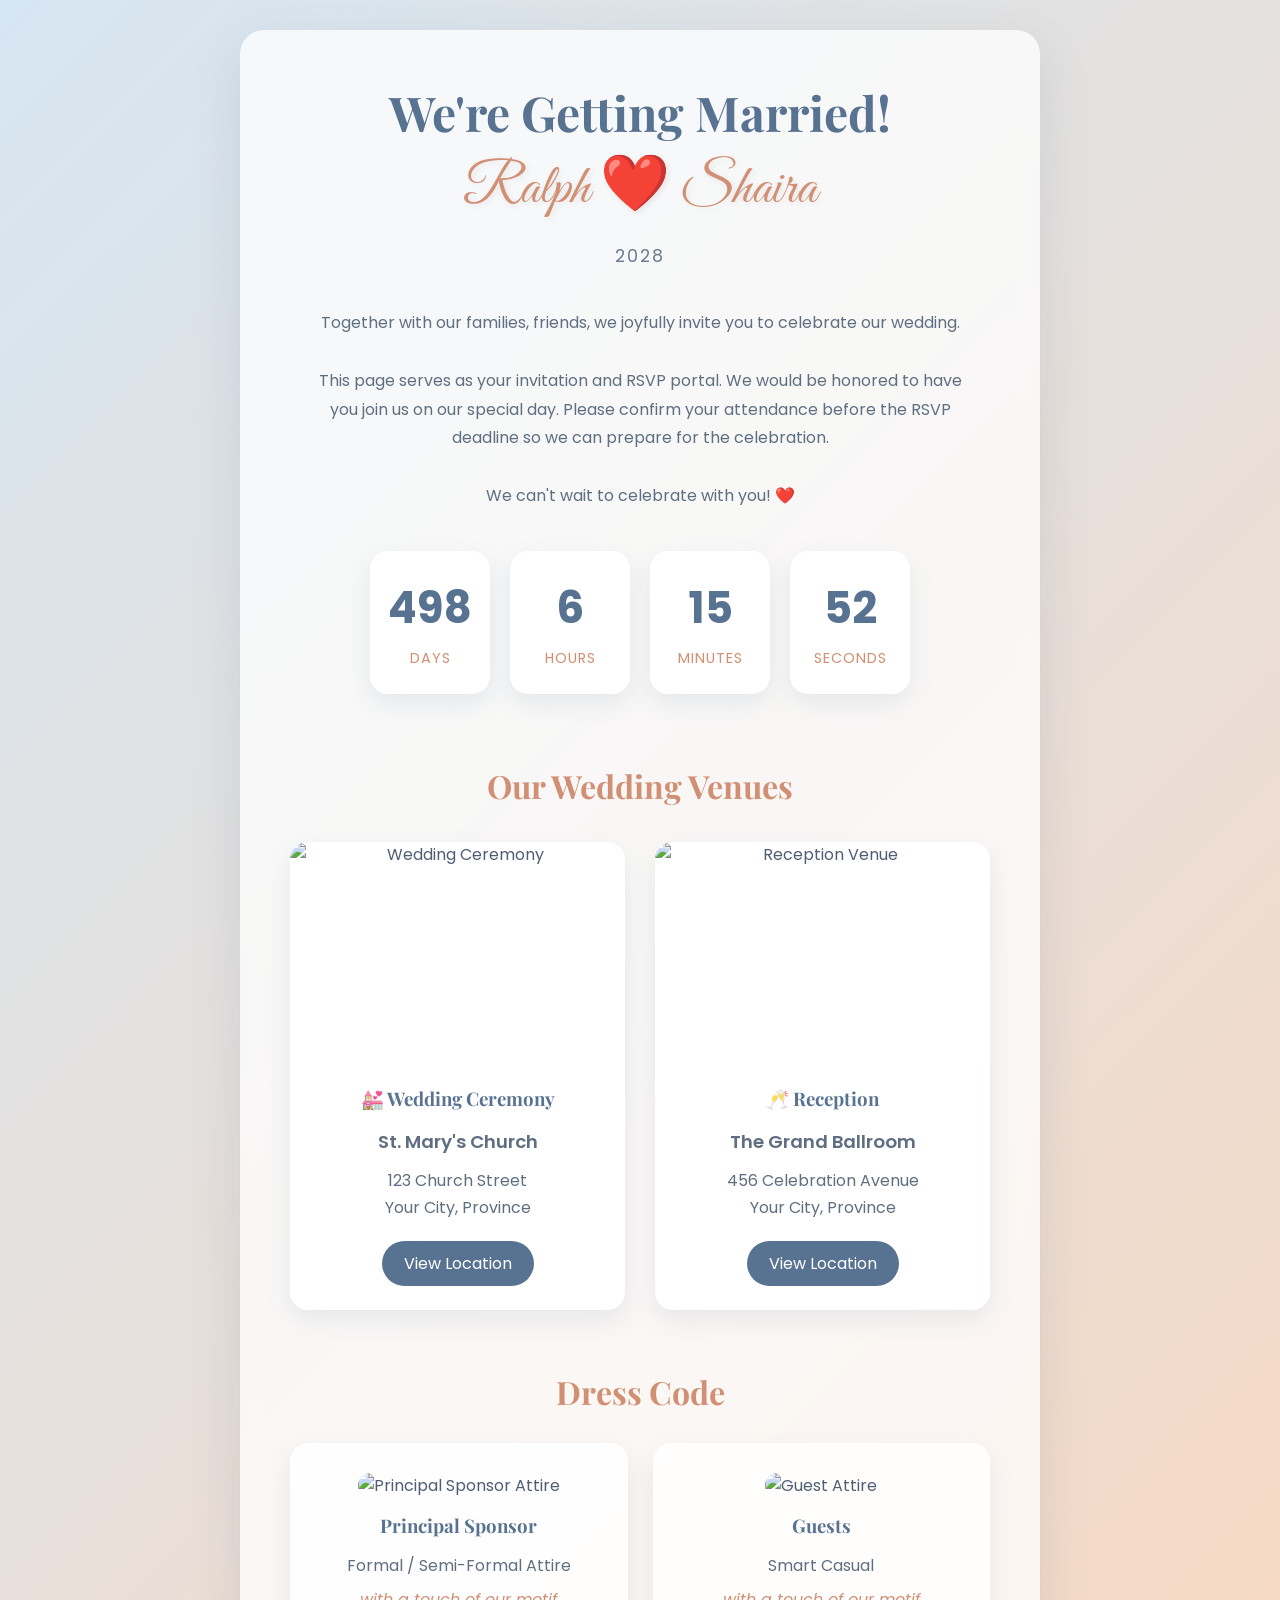
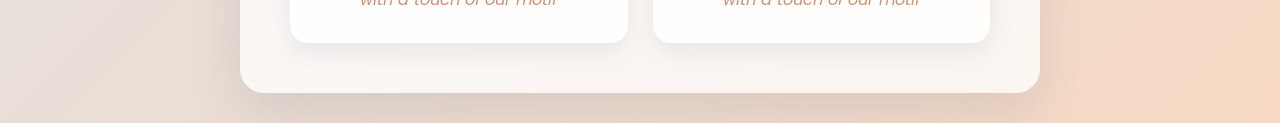
==== RSVP/index.html @ 67d14b71 "Initial Commit Initial Commit" ====
<!DOCTYPE html>
<html lang="en">
<head>
    <meta charset="UTF-8">
    <meta name="viewport" content="width=device-width, initial-scale=1.0">
    <title>We're Getting Married ❤️</title>
    <link rel="stylesheet" href="style.css">
</head>
<body>

<div class="container">
    <h1>We're Getting Married!</h1>

    <h2 class="couple-name">Ralph ❤️ Shaira</h2>

    <p class="date">
        2028
    </p>

<p class="intro">
    Together with our families, friends, we joyfully invite you to celebrate our wedding.

    <br><br>

    This page serves as your invitation and RSVP portal. We would be honored to have you join us on our special day. Please confirm your attendance before the RSVP deadline so we can prepare for the celebration.

    <br><br>

    We can't wait to celebrate with you! ❤️
</p>




    <div id="countdown">
        <div>
            <span id="days">0</span>
            <small>Days</small>
        </div>

        <div>
            <span id="hours">0</span>
            <small>Hours</small>
        </div>

        <div>
            <span id="minutes">0</span>
            <small>Minutes</small>
        </div>

        <div>
            <span id="seconds">0</span>
            <small>Seconds</small>
        </div>
    </div>

    <p id="message"></p>

<section class="venues">

    <h2>Our Wedding Venues</h2>

    <div class="venue-grid">

        <!-- Wedding Ceremony -->
        <div class="venue-card">
            <img src="images/church-placeholder.jpg" alt="Wedding Ceremony">

            <div class="venue-content">
                <h3>💒 Wedding Ceremony</h3>

                <p class="venue-name">
                    St. Mary's Church
                </p>

                <p>
                    123 Church Street<br>
                    Your City, Province
                </p>

                <a href="#" class="venue-button">
                    View Location
                </a>
            </div>
        </div>

        <!-- Reception -->
        <div class="venue-card">
            <img src="images/reception-placeholder.jpg" alt="Reception Venue">

            <div class="venue-content">
                <h3>🥂 Reception</h3>

                <p class="venue-name">
                    The Grand Ballroom
                </p>

                <p>
                    456 Celebration Avenue<br>
                    Your City, Province
                </p>

                <a href="#" class="venue-button">
                    View Location
                </a>
            </div>
        </div>

    </div>

</section>

<section class="dress-code">

    <h2>Dress Code</h2>

    <div class="dress-grid">

        <!-- Principal Sponsor -->
        <div class="dress-card">

            <img src="images/principal-sponsor.jpg" alt="Principal Sponsor Attire">

            <h3>Principal Sponsor</h3>

            <p>
                Formal / Semi-Formal Attire<br>
                <span>with a touch of our motif</span>
            </p>

        </div>

        <!-- Guests -->
        <div class="dress-card">

            <img src="images/guest-attire.jpg" alt="Guest Attire">

            <h3>Guests</h3>

            <p>
                Smart Casual<br>
                <span>with a touch of our motif</span>
            </p>

        </div>

    </div>

</section>


</div>

<script src="script.js"></script>

</body>
</html>
---- RSVP/style.css ----
/* Google Font */
@import url('https://fonts.googleapis.com/css2?family=Playfair+Display:wght@500;700&family=Poppins:wght@300;400;500&display=swap');
@import url('https://fonts.googleapis.com/css2?family=Great+Vibes&family=Playfair+Display:wght@500;700&family=Poppins:wght@300;400;500&display=swap');


* {
    margin: 0;
    padding: 0;
    box-sizing: border-box;
}

body {
    font-family: "Poppins", sans-serif;
    background: linear-gradient(135deg, #d6e6f2 0%, #f7d9c4 100%);
    color: #4f5d75;
    min-height: 100vh;
    display: flex;
    justify-content: center;
    align-items: center;
    padding: 30px;
}

.container {
    background: rgba(255, 255, 255, 0.75);
    backdrop-filter: blur(10px);
    border-radius: 24px;
    padding: 50px;
    max-width: 800px;
    width: 100%;
    text-align: center;
    box-shadow: 0 20px 50px rgba(79, 93, 117, 0.15);
}

h1 {
    font-family: "Playfair Display", serif;
    font-size: 3rem;
    color: #587291;
    margin-bottom: 12px;
}

h2 {
    font-family: "Playfair Display", serif;
    font-size: 2rem;
    color: #d18f73;
    margin-bottom: 20px;
}

.couple-name {
    font-family: "Great Vibes", cursive;
    font-size: 3.5rem;
    font-weight: normal;
    color: #d18f73;
    margin-bottom: 20px;
    line-height: 1.2;
    text-shadow: 2px 2px 6px rgba(0, 0, 0, 0.08);
}

@media (max-width: 768px) {
    .couple-name {
        font-size: 3rem;
    }
}

.date {
    color: #6b7c93;
    font-size: 1.1rem;
    letter-spacing: 2px;
    text-transform: uppercase;
    margin-bottom: 40px;
}

#countdown {
    display: flex;
    justify-content: center;
    gap: 20px;
    flex-wrap: wrap;
}

#countdown div {
    width: 120px;
    background: #ffffff;
    border-radius: 18px;
    padding: 25px 15px;
    box-shadow: 0 10px 25px rgba(88, 114, 145, 0.12);
    transition: transform 0.3s ease;
}

#countdown div:hover {
    transform: translateY(-5px);
}

#countdown span {
    display: block;
    font-size: 2.7rem;
    font-weight: 700;
    color: #587291;
}

#countdown small {
    display: block;
    margin-top: 8px;
    font-size: 0.9rem;
    text-transform: uppercase;
    letter-spacing: 1px;
    color: #d18f73;
}

#message {
    margin-top: 40px;
    font-size: 1.5rem;
    font-family: "Playfair Display", serif;
    color: #587291;
}

@media (max-width: 768px) {
    .container {
        padding: 35px 20px;
    }

    h1 {
        font-size: 2.3rem;
    }

    h2 {
        font-size: 1.6rem;
    }

    #countdown {
        gap: 15px;
    }

    #countdown div {
        width: 100px;
        padding: 20px 10px;
    }

    #countdown span {
        font-size: 2.2rem;
    }
}


.intro {
    max-width: 650px;
    margin: 0 auto 40px;
    font-size: 1rem;
    line-height: 1.8;
    color: #5f6f81;
}


/* ---------- Wedding Venues ---------- */

.venues {
    margin-top: 70px;
}

.venues h2 {
    margin-bottom: 35px;
}

.venue-grid {
    display: grid;
    grid-template-columns: repeat(auto-fit, minmax(280px, 1fr));
    gap: 30px;
}

.venue-card {
    background: white;
    border-radius: 18px;
    overflow: hidden;
    box-shadow: 0 10px 25px rgba(88, 114, 145, .12);
    transition: .3s;
}

.venue-card:hover {
    transform: translateY(-6px);
}

.venue-card img {
    width: 100%;
    height: 220px;
    object-fit: cover;
    display: block;
}

.venue-content {
    padding: 24px;
}

.venue-content h3 {
    color: #587291;
    margin-bottom: 15px;
    font-family: "Playfair Display", serif;
}

.venue-name {
    font-size: 1.15rem;
    font-weight: 600;
    color: #d18f73;
    margin-bottom: 10px;
}

.venue-content p {
    color: #5f6f81;
    line-height: 1.7;
}

.venue-button {
    display: inline-block;
    margin-top: 20px;
    padding: 10px 22px;
    background: #587291;
    color: white;
    text-decoration: none;
    border-radius: 30px;
    transition: .3s;
}

.venue-button:hover {
    background: #d18f73;
}


.dress-code {
    margin-top: 60px;
    text-align: center;
}

.dress-code h2 {
    margin-bottom: 30px;
}

.dress-grid {
    display: grid;
    grid-template-columns: repeat(auto-fit, minmax(260px, 1fr));
    gap: 25px;
}

.dress-card {
    background: rgba(255, 255, 255, 0.85);
    border-radius: 18px;
    padding: 30px 25px;
    box-shadow: 0 10px 25px rgba(88, 114, 145, 0.12);
    transition: transform 0.3s ease;
}

.dress-card:hover {
    transform: translateY(-5px);
}

.dress-card h3 {
    color: #587291;
    margin-bottom: 15px;
    font-family: "Playfair Display", serif;
}

.dress-card p {
    color: #5f6f81;
    font-size: 1rem;
    line-height: 1.6;
}

.dress-card span {
    display: inline-block;
    margin-top: 8px;
    color: #d18f73;
    font-style: italic;
}


.dress-card img {
    width: 100%;
    height: 180px;
    object-fit: cover;
    border-radius: 14px;
    margin-bottom: 15px;
}
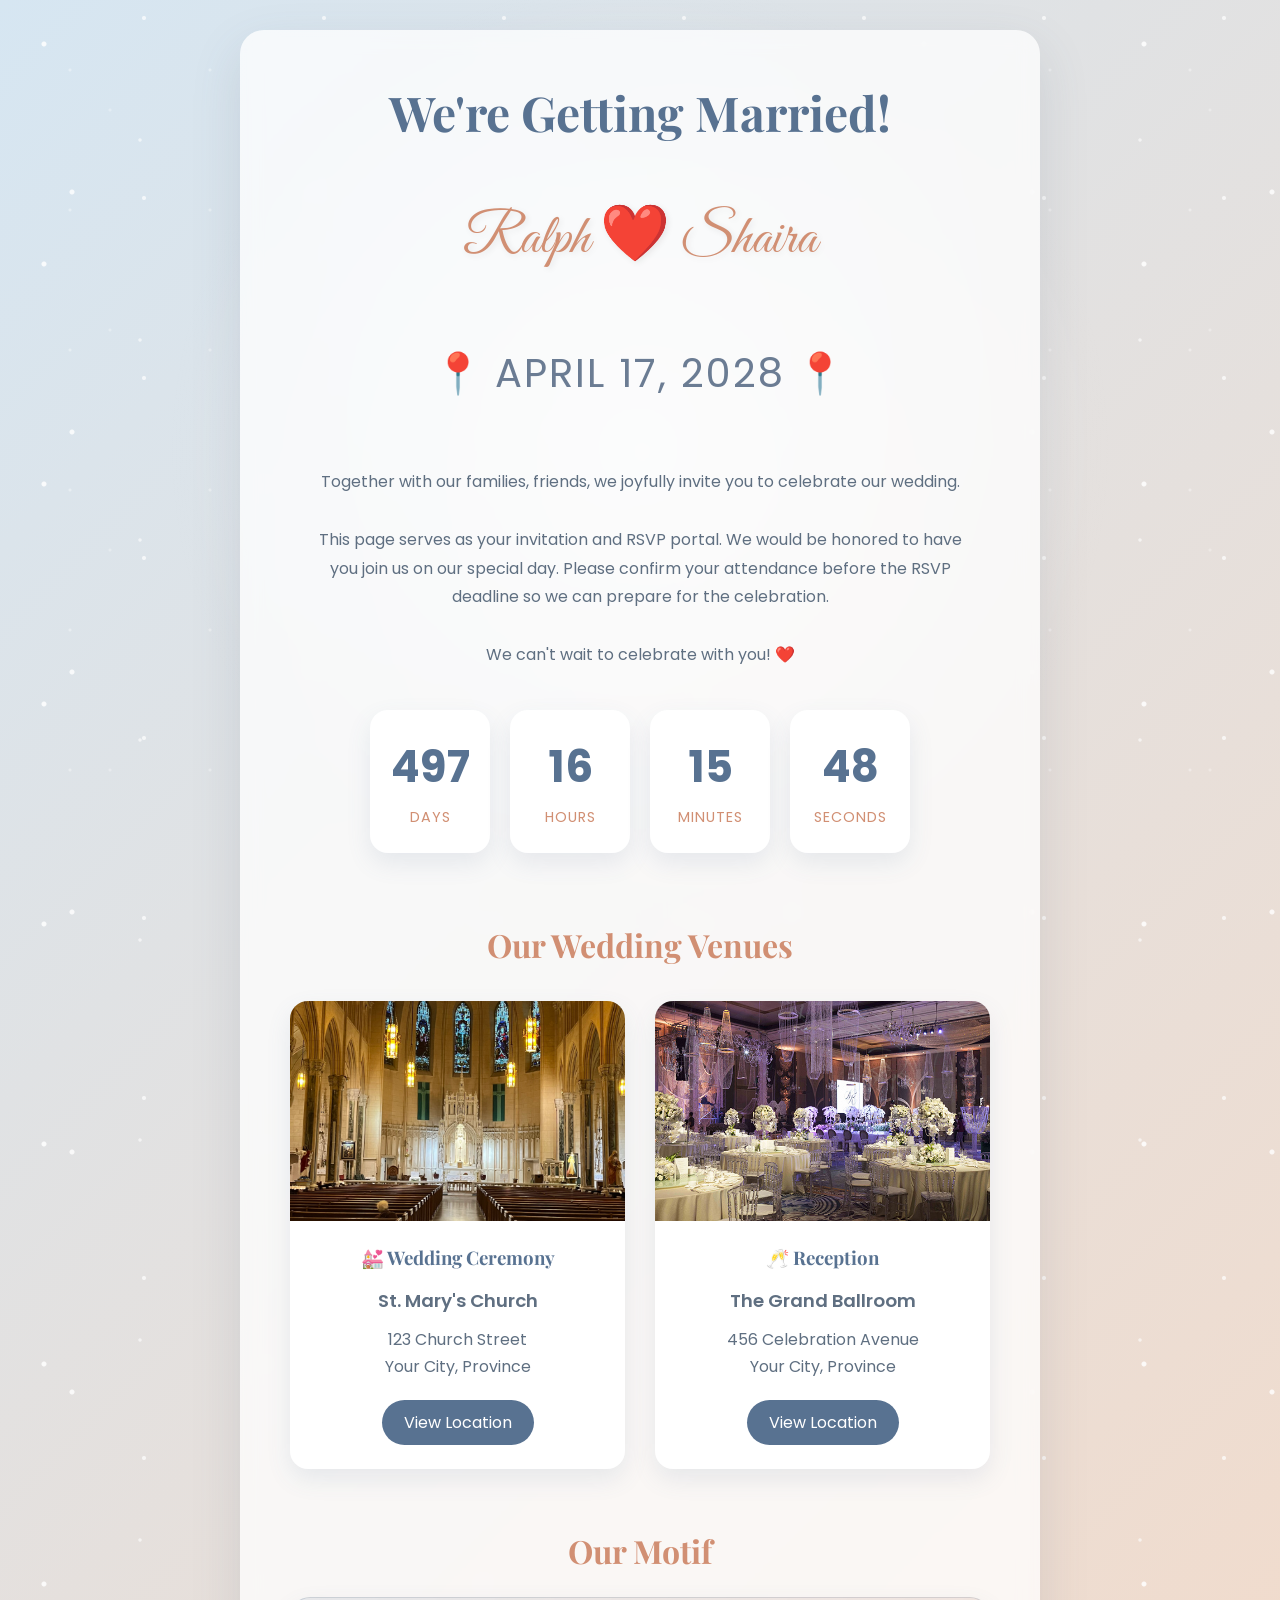
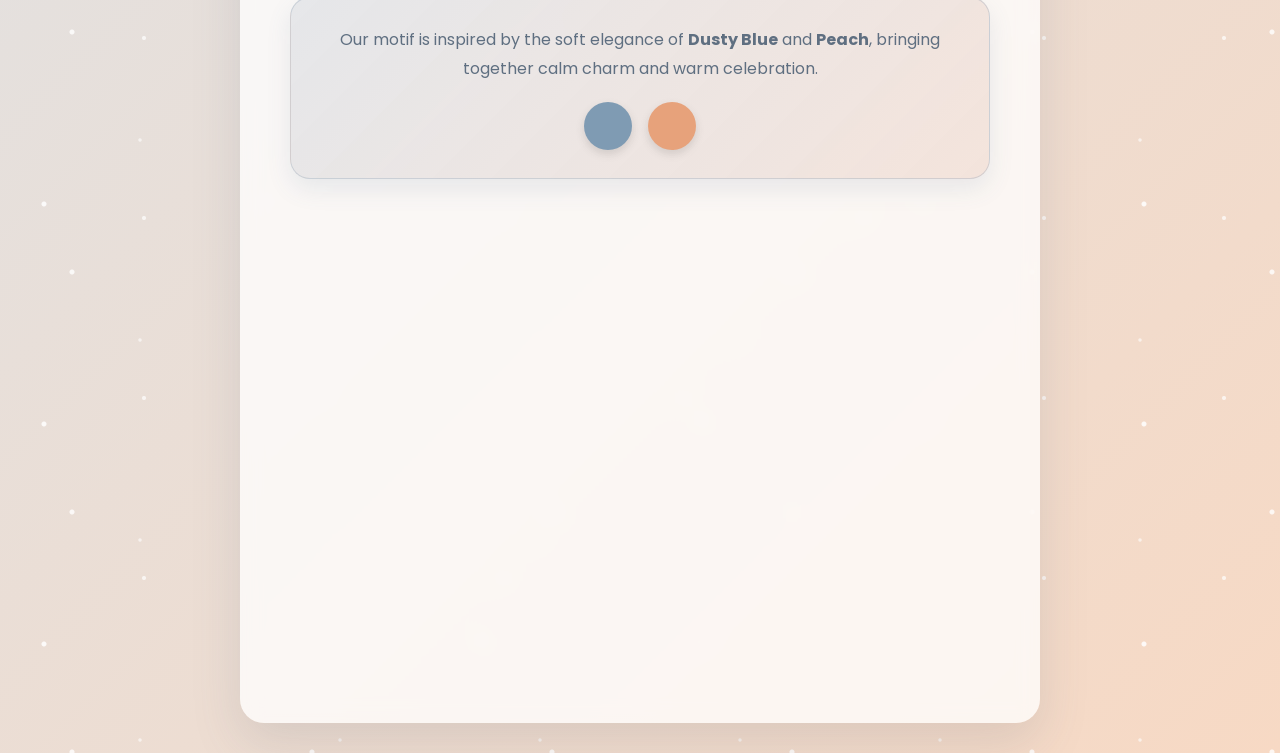
==== commit ab5bb516: "Web Update - Add sparkling background - Add images" ====
--- a/RSVP/index.html
+++ b/RSVP/index.html
@@ -7,151 +7,155 @@
     <link rel="stylesheet" href="style.css">
 </head>
 <body>
+    <div class="container">
+        <h1>We're Getting Married!</h1>
+        <br><br>
 
-<div class="container">
-    <h1>We're Getting Married!</h1>
+        <h2 class="couple-name">Ralph ❤️ Shaira</h2>
 
-    <h2 class="couple-name">Ralph ❤️ Shaira</h2>
+        <br><br>
+        <p class="date">
+            <span class="date-pin">📍</span>
+                April 17, 2028
+            <span class="date-pin">📍</span>
+        </p>
+        <br><br>
+        <p class="intro reveal">
+            Together with our families, friends, we joyfully invite you to celebrate our wedding.
 
-    <p class="date">
-        2028
-    </p>
+        <br><br>
 
-<p class="intro">
-    Together with our families, friends, we joyfully invite you to celebrate our wedding.
+            This page serves as your invitation and RSVP portal. We would be honored to have you join us on our special day. Please confirm your attendance before the RSVP deadline so we can prepare for the celebration.
 
-    <br><br>
+        <br><br>
 
-    This page serves as your invitation and RSVP portal. We would be honored to have you join us on our special day. Please confirm your attendance before the RSVP deadline so we can prepare for the celebration.
+            We can't wait to celebrate with you! ❤️
+        </p>
 
-    <br><br>
+        <div id="countdown" class="reveal">
+            <div>
+                <span id="days">0</span>
+                <small>Days</small>
+            </div>
 
-    We can't wait to celebrate with you! ❤️
-</p>
+            <div>
+                <span id="hours">0</span>
+                <small>Hours</small>
+            </div>
 
+            <div>
+                <span id="minutes">0</span>
+                <small>Minutes</small>
+            </div>
 
-
-
-    <div id="countdown">
-        <div>
-            <span id="days">0</span>
-            <small>Days</small>
-        </div>
-
-        <div>
-            <span id="hours">0</span>
-            <small>Hours</small>
-        </div>
-
-        <div>
-            <span id="minutes">0</span>
-            <small>Minutes</small>
-        </div>
-
-        <div>
-            <span id="seconds">0</span>
-            <small>Seconds</small>
-        </div>
-    </div>
-
-    <p id="message"></p>
-
-<section class="venues">
-
-    <h2>Our Wedding Venues</h2>
-
-    <div class="venue-grid">
-
-        <!-- Wedding Ceremony -->
-        <div class="venue-card">
-            <img src="images/church-placeholder.jpg" alt="Wedding Ceremony">
-
-            <div class="venue-content">
-                <h3>💒 Wedding Ceremony</h3>
-
-                <p class="venue-name">
-                    St. Mary's Church
-                </p>
-
-                <p>
-                    123 Church Street<br>
-                    Your City, Province
-                </p>
-
-                <a href="#" class="venue-button">
-                    View Location
-                </a>
+            <div>
+                <span id="seconds">0</span>
+                <small>Seconds</small>
             </div>
         </div>
 
-        <!-- Reception -->
-        <div class="venue-card">
-            <img src="images/reception-placeholder.jpg" alt="Reception Venue">
+        <p id="message" class="reveal"></p>
 
-            <div class="venue-content">
-                <h3>🥂 Reception</h3>
+        <section class="venues reveal">
 
-                <p class="venue-name">
-                    The Grand Ballroom
-                </p>
+            <h2>Our Wedding Venues</h2>
 
-                <p>
-                    456 Celebration Avenue<br>
-                    Your City, Province
-                </p>
+            <div class="venue-grid">
 
-                <a href="#" class="venue-button">
-                    View Location
-                </a>
+                <!-- Wedding Ceremony -->
+                <div class="venue-card reveal">
+                    <img src="images/church-placeholder.jpg" alt="Wedding Ceremony">
+
+                    <div class="venue-content">
+                        <h3>💒 Wedding Ceremony</h3>
+
+                        <p class="venue-name">
+                            St. Mary's Church
+                        </p>
+
+                        <p>
+                            123 Church Street<br>
+                            Your City, Province
+                        </p>
+
+                        <a href="#" class="venue-button">
+                            View Location
+                        </a>
+                    </div>
+                </div>
+
+                <!-- Reception -->
+                <div class="venue-card reveal">
+                    <img src="images/reception-placeholder.jpg" alt="Reception Venue">
+
+                    <div class="venue-content">
+                        <h3>🥂 Reception</h3>
+
+                        <p class="venue-name">
+                            The Grand Ballroom
+                        </p>
+
+                        <p>
+                            456 Celebration Avenue<br>
+                            Your City, Province
+                        </p>
+
+                        <a href="#" class="venue-button">
+                            View Location
+                        </a>
+                    </div>
+                </div>
+
             </div>
-        </div>
 
+        </section>
+
+        <section class="motif-section reveal">
+            <h2>Our Motif</h2>
+            <div class="motif-card">
+                <p>Our motif is inspired by the soft elegance of <strong>Dusty Blue</strong> and <strong>Peach</strong>, bringing together calm charm and warm celebration.</p>
+                <div class="motif-colors">
+                    <span class="color-swatch dusty-blue"></span>
+                    <span class="color-swatch peach"></span>
+                </div>
+            </div>
+        </section>
+
+        <section class="dress-code reveal">
+
+            <h2>Dress Code</h2>
+
+            <div class="dress-grid">
+
+                <!-- Principal Sponsor -->
+                <div class="dress-card reveal">
+
+                    <img src="images/principal-sponsor.png" alt="Principal Sponsor Attire">
+
+                    <h3>Principal Sponsor</h3>
+
+                    <p>
+                        Semi-Formal Attire<br>
+                        <span>with a touch of our motif</span>
+                    </p>
+
+                </div>
+
+                <!-- Guests -->
+                <div class="dress-card reveal">
+
+                    <img src="images/guest-attire.png" alt="Guest Attire">
+
+                    <h3>Guests</h3>
+
+                    <p>
+                        Smart Casual<br>
+                        <span>with a touch of our motif</span>
+                    </p>
+                </div>
+            </div>
+        </section>
     </div>
-
-</section>
-
-<section class="dress-code">
-
-    <h2>Dress Code</h2>
-
-    <div class="dress-grid">
-
-        <!-- Principal Sponsor -->
-        <div class="dress-card">
-
-            <img src="images/principal-sponsor.jpg" alt="Principal Sponsor Attire">
-
-            <h3>Principal Sponsor</h3>
-
-            <p>
-                Formal / Semi-Formal Attire<br>
-                <span>with a touch of our motif</span>
-            </p>
-
-        </div>
-
-        <!-- Guests -->
-        <div class="dress-card">
-
-            <img src="images/guest-attire.jpg" alt="Guest Attire">
-
-            <h3>Guests</h3>
-
-            <p>
-                Smart Casual<br>
-                <span>with a touch of our motif</span>
-            </p>
-
-        </div>
-
-    </div>
-
-</section>
-
-
-</div>
-
-<script src="script.js"></script>
-
+    <script src="script.js"></script>
 </body>
 </html>
--- a/RSVP/style.css
+++ b/RSVP/style.css
@@ -11,13 +11,71 @@
 
 body {
     font-family: "Poppins", sans-serif;
-    background: linear-gradient(135deg, #d6e6f2 0%, #f7d9c4 100%);
     color: #4f5d75;
     min-height: 100vh;
     display: flex;
     justify-content: center;
     align-items: center;
     padding: 30px;
+    position: relative;
+    overflow-x: hidden;
+    background:
+        radial-gradient(circle at 20% 20%, rgba(255,255,255,0.85) 0 2px, transparent 3px),
+        radial-gradient(circle at 80% 10%, rgba(255,255,255,0.7) 0 1.5px, transparent 2.5px),
+        radial-gradient(circle at 30% 80%, rgba(255,255,255,0.8) 0 2px, transparent 3px),
+        radial-gradient(circle at 70% 70%, rgba(255,255,255,0.6) 0 1.2px, transparent 2.2px),
+        linear-gradient(135deg, #d6e6f2 0%, #f7d9c4 100%);
+    background-size: 220px 220px, 180px 180px, 240px 240px, 200px 200px, cover;
+    animation: sparkleMove 10s linear infinite;
+}
+
+body::before,
+body::after {
+    content: "";
+    position: fixed;
+    inset: 0;
+    pointer-events: none;
+    z-index: -1;
+}
+
+body::before {
+    background: radial-gradient(circle, rgba(255,255,255,0.55) 0%, rgba(255,255,255,0) 60%);
+    animation: shimmer 6s ease-in-out infinite alternate;
+}
+
+body::after {
+    background-image:
+        radial-gradient(circle, rgba(255,255,255,0.9) 0 1px, transparent 2px),
+        radial-gradient(circle, rgba(255,255,255,0.75) 0 1px, transparent 2px);
+    background-size: 140px 140px, 220px 220px;
+    opacity: 0.4;
+    animation: sparkleFloat 8s linear infinite;
+}
+
+@keyframes sparkleMove {
+    0% { background-position: 0 0, 0 0, 0 0, 0 0, 0 0; }
+    100% { background-position: 220px 220px, 180px 180px, 240px 240px, 200px 200px, 0 0; }
+}
+
+@keyframes shimmer {
+    0% { opacity: 0.3; transform: scale(0.98); }
+    100% { opacity: 0.7; transform: scale(1.03); }
+}
+
+@keyframes sparkleFloat {
+    0% { transform: translateY(0); }
+    100% { transform: translateY(-20px); }
+}
+
+.reveal {
+    opacity: 0;
+    transform: translateY(30px);
+    transition: opacity 0.7s ease, transform 0.7s ease;
+}
+
+.reveal.active {
+    opacity: 1;
+    transform: translateY(0);
 }
 
 .container {
@@ -62,11 +120,19 @@
 }
 
 .date {
+    display: inline-flex;
+    align-items: center;
+    gap: 10px;
     color: #6b7c93;
-    font-size: 1.1rem;
+    font-size: 2.5rem;
+    text-transform: uppercase;
     letter-spacing: 2px;
-    text-transform: uppercase;
     margin-bottom: 40px;
+}
+
+.date-pin {
+    font-size: 2.5rem;
+    line-height: 1;
 }
 
 #countdown {
@@ -222,6 +288,50 @@
 }
 
 
+.motif-section {
+    margin-top: 60px;
+    text-align: center;
+}
+
+.motif-section h2 {
+    margin-bottom: 25px;
+}
+
+.motif-card {
+    background: linear-gradient(135deg, rgba(88, 114, 145, 0.12), rgba(209, 143, 115, 0.18));
+    border: 1px solid rgba(88, 114, 145, 0.2);
+    border-radius: 20px;
+    padding: 28px;
+    box-shadow: 0 10px 25px rgba(88, 114, 145, 0.12);
+}
+
+.motif-card p {
+    color: #5f6f81;
+    line-height: 1.8;
+    margin-bottom: 18px;
+}
+
+.motif-colors {
+    display: flex;
+    justify-content: center;
+    gap: 16px;
+}
+
+.color-swatch {
+    width: 48px;
+    height: 48px;
+    border-radius: 50%;
+    box-shadow: 0 4px 10px rgba(0, 0, 0, 0.12);
+}
+
+.dusty-blue {
+    background-color: #7f9bb3;
+}
+
+.peach {
+    background-color: #e7a27b;
+}
+
 .dress-code {
     margin-top: 60px;
     text-align: center;
